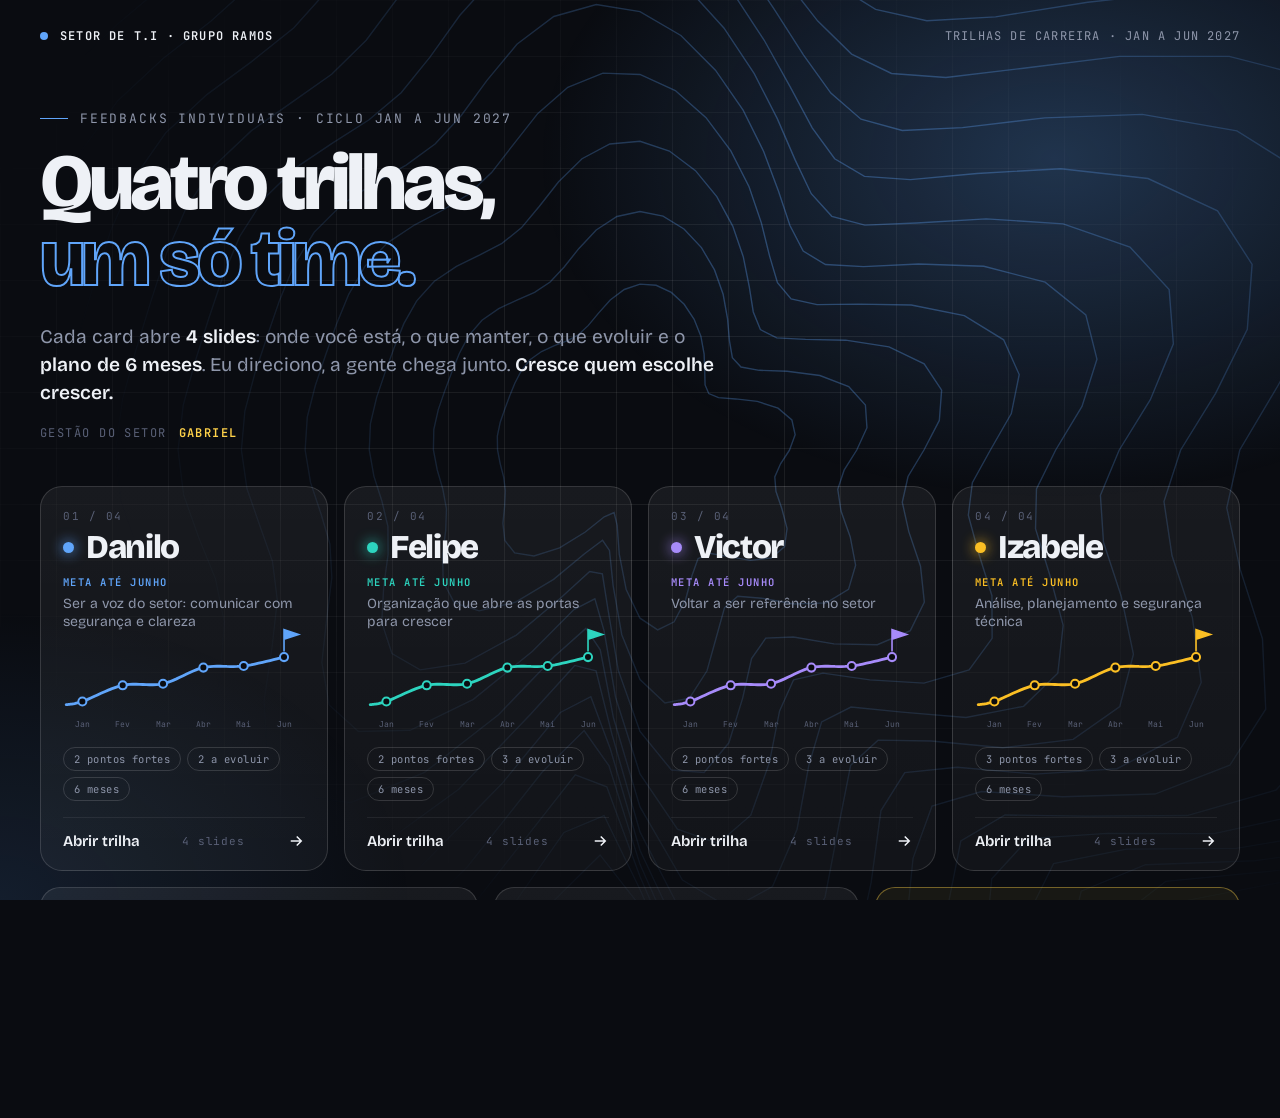
==== deck.html @ 5e42bf42 "feat: trilhas de carreira 2027 com cards e 4 slides por pessoa Índice com 4 cards (Danilo, Felipe, V" ====
<!doctype html>
<html lang="pt-BR">
<head>
<meta charset="utf-8">
<meta name="viewport" content="width=device-width,initial-scale=1">
<meta name="robots" content="noindex,nofollow">
<title>Trilha de Carreira</title>
<link rel="preconnect" href="https://fonts.googleapis.com">
<link rel="preconnect" href="https://fonts.gstatic.com" crossorigin>
<link href="https://fonts.googleapis.com/css2?family=Bricolage+Grotesque:opsz,wght@12..96,400;12..96,600;12..96,800&family=JetBrains+Mono:wght@400;600&display=swap" rel="stylesheet">
<link rel="stylesheet" href="base.css">
<style>
html,body{overflow:hidden}
.where{display:flex;gap:14px;align-items:center}
.where span:first-child{color:var(--text)}
.top .left{display:flex;align-items:center;gap:18px}

/* rodapé: progresso e controles */
.bottom{position:fixed;left:0;right:0;bottom:0;z-index:5;height:76px;display:flex;align-items:center;gap:24px;padding:0 40px}
.progress{flex:1;display:flex;gap:6px}
.progress button{flex:1;height:22px;border:0;background:none;cursor:pointer;position:relative}
.progress button::before,.progress button::after{content:"";position:absolute;left:0;right:0;top:9px;height:4px;border-radius:2px}
.progress button::before{background:var(--line2)}
.progress button::after{background:var(--accent);transform:scaleX(0);transform-origin:left;transition:transform .6s var(--ease)}
.progress button.done::after,.progress button.cur::after{transform:scaleX(1)}
.progress button:hover::before{background:var(--dim)}
.ctrl{display:flex;gap:8px}
.ctrl button{height:38px;min-width:38px;padding:0 12px;border-radius:10px;border:1px solid var(--line2);background:var(--panel);cursor:pointer;display:grid;place-items:center;transition:background .2s,border-color .2s}
.ctrl button:hover{background:var(--panel2);border-color:var(--dim)}
.ctrl svg{width:16px;height:16px}

/* slides */
.deck{position:fixed;inset:0;z-index:1}
.slide{position:absolute;inset:0;padding:92px 64px 88px;display:flex;align-items:center;justify-content:center;
  opacity:0;visibility:hidden;transform:translateX(3%) scale(.985);
  transition:opacity .5s var(--ease),transform .7s var(--ease),visibility 0s .7s}
.slide.past{transform:translateX(-3%) scale(.985)}
.slide.on{opacity:1;visibility:visible;transform:none;transition:opacity calc(.7s * var(--sp)) var(--ease) calc(.1s * var(--sp)),transform calc(.9s * var(--sp)) var(--ease) calc(.1s * var(--sp)),visibility 0s}
.inner{width:min(1360px,100%);position:relative}
.hd h2{font-size:clamp(30px,3.4vw,54px);font-weight:800;letter-spacing:-.04em;line-height:1.02;margin-top:12px;max-width:26ch}
.hd{display:flex;justify-content:space-between;align-items:flex-end;gap:24px;flex-wrap:wrap}
.hd .pill{padding:10px 16px;border-radius:14px;border:1px solid color-mix(in oklab,var(--accent) 55%,transparent);background:color-mix(in oklab,var(--accent) 10%,transparent);max-width:420px}
.hd .pill b{display:block;font-family:var(--mono);font-size:10.5px;font-weight:600;letter-spacing:.14em;text-transform:uppercase;color:var(--accent);margin-bottom:4px}
.hd .pill span{font-size:clamp(14px,1.15vw,18px);font-weight:700;letter-spacing:-.01em;line-height:1.25}

/* 1 · onde você está */
.pf{display:grid;grid-template-columns:6fr 5fr;gap:56px;align-items:center}
.pf h1{font-size:clamp(64px,9vw,150px);font-weight:800;letter-spacing:-.055em;line-height:.86;margin:16px 0 22px}
.resumo{font-size:clamp(15px,1.3vw,20px);color:var(--muted);line-height:1.5;max-width:50ch}
.frase{display:flex;align-items:center;gap:14px;margin-top:20px;font-size:clamp(16px,1.4vw,22px);font-weight:600;letter-spacing:-.01em;max-width:36ch;line-height:1.25}
.frase::before{content:"";flex:none;width:4px;height:44px;border-radius:3px;background:var(--accent)}
.lema{display:inline-flex;align-items:center;gap:10px;margin-top:24px;padding:9px 16px;border-radius:999px;border:1px solid color-mix(in oklab,var(--gold) 45%,transparent);background:color-mix(in oklab,var(--gold) 8%,transparent);font-family:var(--mono);font-size:12px;letter-spacing:.08em;color:var(--gold)}
.hoje{padding:22px 24px;border-radius:22px;border:1px solid var(--line2);background:linear-gradient(180deg,var(--panel2),var(--panel))}
.hoje h3{font-family:var(--mono);font-size:11px;font-weight:600;letter-spacing:.14em;text-transform:uppercase;color:var(--muted);margin-bottom:12px;display:flex;align-items:center;gap:8px}
.hoje h3.m{color:var(--accent)} .hoje h3.e{color:var(--gold)}
.hoje ul{list-style:none;display:grid;gap:8px;margin-bottom:20px}
.hoje li{display:flex;align-items:center;gap:12px;font-size:clamp(15px,1.2vw,19px);font-weight:600;letter-spacing:-.01em}
.hoje li svg{width:18px;height:18px;flex:none;fill:none;stroke-width:2.4;stroke-linecap:round;stroke-linejoin:round}
.hoje .m+ul svg{stroke:var(--accent)} .hoje .e+ul svg{stroke:var(--gold)}
.goal{margin-top:4px;padding:18px 20px;border-radius:16px;border:1px solid color-mix(in oklab,var(--accent) 55%,transparent);background:color-mix(in oklab,var(--accent) 10%,transparent)}
.goal b{display:block;font-family:var(--mono);font-size:10.5px;font-weight:600;letter-spacing:.14em;text-transform:uppercase;color:var(--accent);margin-bottom:6px}
.goal span{display:block;font-size:clamp(18px,1.6vw,26px);font-weight:800;letter-spacing:-.02em;line-height:1.15}
.goal .mo{display:grid;grid-template-columns:repeat(6,1fr);gap:5px;margin-top:14px}
.goal .mo i{display:block;height:5px;border-radius:3px;background:var(--line2);position:relative;overflow:hidden}
.goal .mo i::after{content:"";position:absolute;inset:0;background:var(--accent);transform:scaleX(0);transform-origin:left;transition:transform .3s}
.on .goal .mo i::after{transform:none;transition:transform calc(.5s * var(--sp)) var(--ease) calc((var(--d,0ms) * var(--sp)) + calc(400ms * var(--sp)))}
.goal .mo em{font-style:normal;font-family:var(--mono);font-size:10px;color:var(--dim);display:block;margin-top:14px;text-align:center}

/* 2 e 3 · cartões de exemplos */
.ex{display:grid;gap:16px;margin-top:clamp(18px,3.4vh,34px)}
.xc{padding:20px 22px 22px;border-radius:20px;border:1px solid var(--line2);background:linear-gradient(180deg,var(--panel2),var(--panel));display:flex;flex-direction:column}
.xc .no{font-family:var(--mono);font-size:11px;font-weight:600;letter-spacing:.14em;color:var(--c)}
.xc h4{font-size:clamp(19px,1.65vw,26px);font-weight:800;letter-spacing:-.025em;line-height:1.1;margin-top:8px}
.xc .ds{margin-top:8px;font-size:clamp(13px,1vw,15px);color:var(--muted);line-height:1.4}
.blk{margin-top:14px;padding-top:12px;border-top:1px solid var(--line)}
.blk b{display:flex;align-items:center;gap:8px;font-family:var(--mono);font-size:10.5px;font-weight:600;letter-spacing:.12em;text-transform:uppercase;color:var(--muted);margin-bottom:6px}
.blk b svg{width:14px;height:14px;fill:none;stroke:currentColor;stroke-width:2;stroke-linecap:round;stroke-linejoin:round}
.blk p{font-size:clamp(14px,1.08vw,16.5px);line-height:1.45}
.blk.lu p{font-style:italic;color:var(--text)}
.blk.mu b{color:var(--c)}
.blk.mu p{font-weight:600}
.treino{margin-top:auto;padding-top:14px}
.treino span{display:inline-flex;align-items:center;gap:8px;padding:8px 13px;border-radius:12px;border:1px solid color-mix(in oklab,var(--gold) 50%,transparent);background:color-mix(in oklab,var(--gold) 9%,transparent);font-size:clamp(13px,1vw,15px);font-weight:600;line-height:1.3}
.treino span em{font-style:normal;font-family:var(--mono);font-size:10px;letter-spacing:.12em;text-transform:uppercase;color:var(--gold);flex:none}
.man .xc{--c:var(--accent);border-top:3px solid var(--accent)}
.evo .xc{--c:var(--gold);border-top:3px solid var(--gold)}

/* 4 · plano de 6 meses */
.trail{position:relative;height:190px;margin-top:clamp(14px,2.6vh,28px)}
.trail svg{position:absolute;inset:0;width:100%;height:100%;overflow:visible}
.tp-base{fill:none;stroke:var(--line2);stroke-width:3;stroke-dasharray:2 10;stroke-linecap:round}
.tp-pg{fill:none;stroke:var(--accent);stroke-width:5;stroke-linecap:round;stroke-dasharray:1;stroke-dashoffset:1;transition:stroke-dashoffset .3s;filter:drop-shadow(0 0 8px color-mix(in oklab,var(--accent) 70%,transparent))}
.on .tp-pg{stroke-dashoffset:0;transition:stroke-dashoffset calc(var(--T) * var(--sp)) linear calc(450ms * var(--sp))}
.stem{stroke:var(--line2);stroke-width:2;stroke-dasharray:3 6}
.node{transform-box:fill-box;transform-origin:center;opacity:.25;transform:scale(.6);transition:opacity .3s,transform .3s}
.on .node{opacity:1;transform:none;transition:opacity calc(.5s * var(--sp)) var(--ease) calc((var(--d,0ms) * var(--sp)) + calc(450ms * var(--sp))),transform calc(.8s * var(--sp)) cubic-bezier(.3,1.6,.5,1) calc((var(--d,0ms) * var(--sp)) + calc(450ms * var(--sp)))}
.node .o{fill:var(--bg);stroke:var(--accent);stroke-width:3}
.node text{font-family:var(--mono);font-size:11px;font-weight:600;fill:var(--text);text-anchor:middle;dominant-baseline:central}
.node.sum .o{fill:var(--accent);stroke:var(--bg)}
.node.sum text{fill:#0a0c11}
.node.sum .halo{fill:none;stroke:var(--accent);stroke-width:2;transform-box:fill-box;transform-origin:center;animation:halo 2.4s ease-out infinite}
@keyframes halo{0%{transform:scale(.8);opacity:.9}100%{transform:scale(1.9);opacity:0}}
.flag{position:absolute;left:0;top:0;width:0;height:0;offset-rotate:0deg;offset-distance:0%;transition:offset-distance .3s;z-index:3}
.on .flag{offset-distance:100%;transition:offset-distance calc(var(--T) * var(--sp)) linear calc(450ms * var(--sp))}
.flag svg{position:absolute;left:-6px;top:-60px;width:46px;height:62px;overflow:visible}
.flag .pn{transform-box:fill-box;transform-origin:left center;animation:wave 1.1s ease-in-out infinite alternate}
@keyframes wave{from{transform:skewY(-7deg) scaleX(1)}to{transform:skewY(7deg) scaleX(.86)}}
.steps{display:grid;grid-template-columns:repeat(6,1fr)}
.stepc{margin:0 6px;padding:14px 14px 16px;border-radius:16px;border:1px solid var(--line2);background:linear-gradient(180deg,var(--panel2),var(--panel));display:flex;flex-direction:column}
.stepc .sn{font-family:var(--mono);font-size:11px;font-weight:600;letter-spacing:.14em;text-transform:uppercase;color:var(--accent)}
.stepc h4{font-size:clamp(15px,1.25vw,19px);font-weight:800;letter-spacing:-.02em;margin-top:5px;line-height:1.12}
.stepc p{margin-top:7px;font-size:clamp(12px,.92vw,14px);color:var(--muted);line-height:1.38}
.stepc .sg{margin-top:auto;padding-top:10px}
.stepc .sg span{display:block;padding:6px 9px;border-radius:10px;border:1px solid color-mix(in oklab,var(--accent) 45%,transparent);font-size:clamp(11px,.85vw,12.5px);line-height:1.3;color:var(--text)}
.stepc .sg em{display:block;font-style:normal;font-family:var(--mono);font-size:9.5px;letter-spacing:.12em;text-transform:uppercase;color:var(--accent);margin-bottom:2px}
.stepc.last{border-color:color-mix(in oklab,var(--accent) 60%,transparent);background:color-mix(in oklab,var(--accent) 10%,transparent)}
.pact{display:grid;grid-template-columns:1fr 1fr;gap:12px;margin-top:14px}
.pact div{display:flex;gap:14px;align-items:baseline;padding:12px 16px;border-radius:14px;border:1px solid var(--line2);background:var(--panel)}
.pact b{flex:none;font-family:var(--mono);font-size:10.5px;font-weight:600;letter-spacing:.12em;text-transform:uppercase;color:var(--accent)}
.pact div.g b{color:var(--gold)}
.pact span{font-size:clamp(12.5px,.98vw,15px);line-height:1.4;color:var(--muted)}

@media (max-height:820px) and (min-width:901px){
  .slide{padding-top:84px;padding-bottom:80px}
  .trail{height:160px}
  .stepc p{font-size:12px}
}
@media (max-width:900px){
  .bottom{padding:0 16px}
  .where span:first-child{display:none}
  .top .brand{display:none}
  .slide{padding:84px 16px 88px;align-items:flex-start;overflow-y:auto}
  .pf{grid-template-columns:1fr;gap:24px}
  .ex{grid-template-columns:1fr!important}
  .trail{display:none}
  .steps{grid-template-columns:1fr;gap:10px;margin-top:18px}
  .stepc{margin:0}
  .pact{grid-template-columns:1fr}
  .ctrl .opt{display:none}
}
</style>
</head>
<body>
<div class="bg"><div class="glow"></div><div class="grid"></div><svg class="topo" id="topo" viewBox="-500 -500 1000 1000" aria-hidden="true"></svg><div class="scan"></div></div>

<header class="top">
  <div class="left">
    <a class="back" href="index.html" title="Voltar aos cards (Esc)"><svg viewBox="0 0 24 24" fill="none" stroke="currentColor" stroke-width="2"><path d="M15 18l-6-6 6-6"/></svg>Cards</a>
    <div class="brand"><span class="pulse-dot"></span><b id="brandTxt"></b></div>
  </div>
  <div class="where"><span id="whereTxt"></span><span id="countTxt"></span></div>
</header>

<main class="deck" id="deck"></main>

<footer class="bottom">
  <nav class="progress" id="progress" aria-label="Slides"></nav>
  <div class="ctrl">
    <button id="prev" aria-label="Anterior"><svg viewBox="0 0 24 24" fill="none" stroke="currentColor" stroke-width="2"><path d="M15 18l-6-6 6-6"/></svg></button>
    <button id="next" aria-label="Próximo"><svg viewBox="0 0 24 24" fill="none" stroke="currentColor" stroke-width="2"><path d="M9 18l6-6-6-6"/></svg></button>
    <button id="full" class="opt" title="Tela cheia (F)"><svg viewBox="0 0 24 24" fill="none" stroke="currentColor" stroke-width="2"><path d="M4 9V4h5M20 9V4h-5M4 15v5h5M20 15v5h-5"/></svg></button>
  </div>
</footer>

<script src="base.js"></script>
<script src="dados.js"></script>
<script>
(() => {
  const D = window.FEEDBACKS, { esc, pad } = window.MD;
  const id = new URLSearchParams(location.search).get("p");
  const p = D.pessoas.find(x => x.id === id);
  if (!p) { location.replace("index.html"); return; }
  const idx = D.pessoas.indexOf(p) + 1;
  document.documentElement.style.setProperty("--accent", p.cor);
  MD.topo(document.getElementById("topo"));

  const IC = {
    ok: '<svg viewBox="0 0 24 24"><path d="M5 12.5l4.5 4.5L19 7.5"/></svg>',
    up: '<svg viewBox="0 0 24 24"><path d="M12 19V5M5 12l7-7 7 7"/></svg>',
    lu: '<svg viewBox="0 0 24 24"><path d="M9 18h6M10 21h4M12 3a6 6 0 0 0-3.6 10.8c.6.5 1 1.2 1 2V16h5.2v-.2c0-.8.4-1.5 1-2A6 6 0 0 0 12 3z"/></svg>',
    dia: '<svg viewBox="0 0 24 24"><rect x="3" y="5" width="18" height="16" rx="2"/><path d="M3 10h18M8 3v4M16 3v4"/></svg>',
    mu: '<svg viewBox="0 0 24 24"><path d="M4 17l6-6 4 4 6-6M14 9h6v6"/></svg>',
    pr: '<svg viewBox="0 0 24 24"><circle cx="12" cy="12" r="8"/><path d="M12 8v4l3 2"/></svg>'
  };
  const kick = t => `<div class="kicker a" style="--d:0ms"><i></i>${t}</div>`;
  const sl = (label, html) => ({ label, html: `<div class="inner">${html}</div>` });

  /* ---------- 1 · onde você está ---------- */
  function s1() {
    const li = (arr, ic, d0) => arr.map((c, i) => `<li class="a" style="--d:${d0 + i * 90}ms">${ic}${esc(c.t)}</li>`).join("");
    return sl("Onde você está", `
      <div class="pf">
        <div>
          ${kick(`Feedback individual · ${pad(idx)} de ${pad(D.pessoas.length)} · ciclo ${esc(D.ciclo)}`)}
          <h1><span class="line"><span style="--d:120ms">${esc(p.nome)}<span class="acc">.</span></span></span></h1>
          <p class="resumo a" style="--d:300ms">${esc(p.resumo)}</p>
          ${p.frase ? `<div class="frase a" style="--d:440ms">${esc(p.frase)}</div>` : ""}
          <div class="lema a" style="--d:560ms">${esc(D.lema)} Eu direciono, a gente chega junto.</div>
        </div>
        <div class="hoje a" style="--d:300ms">
          <h3 class="m">${IC.ok.replace("<svg", '<svg width="14" height="14" fill="none" stroke="currentColor" stroke-width="2.4"')}Manter</h3>
          <ul>${li(p.manter, IC.ok, 420)}</ul>
          <h3 class="e">Evoluir</h3>
          <ul>${li(p.evoluir, IC.up, 620)}</ul>
          <div class="goal a" style="--d:820ms"><b>Meta até junho de 2027</b><span>${esc(p.meta)}</span>
            <div class="mo">${D.meses.map((m, i) => `<div><i style="--d:${900 + i * 140}ms"></i><em>${m}</em></div>`).join("")}</div>
          </div>
        </div>
      </div>`);
  }

  /* ---------- 2 · o que manter e multiplicar ---------- */
  function s2() {
    const n = p.manter.length;
    const cards = p.manter.map((c, i) => `
      <div class="xc a" style="--d:${300 + i * 140}ms">
        <span class="no">Ponto forte ${pad(i + 1)}</span>
        <h4>${esc(c.t)}</h4>
        <p class="ds">${esc(c.d)}</p>
        <div class="blk lu"><b>${IC.lu}Na prática</b><p>${esc(c.ex)}</p></div>
        <div class="blk mu"><b>${IC.mu}Como multiplicar</b><p>${esc(c.mult)}</p></div>
      </div>`).join("");
    return sl("O que manter", `
      <div class="hd">
        <div>${kick("Pontos fortes · continuar e multiplicar")}
          <h2 class="a" style="--d:120ms">O que já funciona, e como levar mais longe</h2></div>
      </div>
      <div class="ex man" style="grid-template-columns:repeat(${n},minmax(0,1fr))">${cards}</div>`);
  }

  /* ---------- 3 · o que evoluir ---------- */
  function s3() {
    const n = p.evoluir.length;
    const cards = p.evoluir.map((c, i) => `
      <div class="xc a" style="--d:${300 + i * 140}ms">
        <span class="no">A evoluir ${pad(i + 1)}</span>
        <h4>${esc(c.t)}</h4>
        <p class="ds">${esc(c.d)}</p>
        <div class="blk lu"><b>${IC.lu}Pense assim</b><p>${esc(c.ludico)}</p></div>
        <div class="blk"><b>${IC.dia}No dia a dia</b><p>${esc(c.dia)}</p></div>
        <div class="treino"><span><em>Treino</em>${esc(c.treino)}</span></div>
      </div>`).join("");
    return sl("O que evoluir", `
      <div class="hd">
        <div>${kick("Pontos a aperfeiçoar · com exemplos do dia a dia")}
          <h2 class="a" style="--d:120ms">Onde treinar, e como fica na prática</h2></div>
      </div>
      <div class="ex evo" style="grid-template-columns:repeat(${n},minmax(0,1fr))">${cards}</div>`);
  }

  /* ---------- 4 · plano de 6 meses ---------- */
  function s4() {
    const cards = p.plano.map((s, i) => `
      <div class="stepc a ${i === p.plano.length - 1 ? "last" : ""}"><div class="sn">${esc(s.m)} · 2027</div><h4>${esc(s.t)}</h4><p>${esc(s.a)}</p>
        <div class="sg"><span><em>Sinal de avanço</em>${esc(s.s)}</span></div></div>`).join("");
    return sl("Plano Jan a Jun", `
      <div class="hd">
        <div>${kick("Plano de ação · 6 meses")}
          <h2 class="a" style="--d:120ms">Jan a Jun 2027, um passo por mês</h2></div>
        <div class="pill a" style="--d:240ms"><b>Meta até junho</b><span>${esc(p.meta)}</span></div>
      </div>
      <div class="trail">
        <svg aria-hidden="true"></svg>
        <div class="flag"><svg viewBox="0 0 46 62"><path d="M6 60V4" stroke="#eef1f6" stroke-width="3" stroke-linecap="round"/><path class="pn" d="M8 5L40 14L8 25Z" fill="var(--accent)"/></svg></div>
      </div>
      <div class="steps">${cards}</div>
      <div class="pact a" style="--d:${3600 + 400}ms">
        <div><b>${esc(p.nome)}</b><span>${esc(D.compromisso.voce)}</span></div>
        <div class="g"><b>${esc(D.gestor)} · gestor</b><span>${esc(D.compromisso.gestor)}</span></div>
      </div>`);
  }

  const slides = [s1(), s2(), s3(), s4()];

  /* ---------- trilha: caminho, meses e bandeira ---------- */
  function drawTrail() {
    const el = document.querySelector(".trail"); if (!el) return;
    const W = el.clientWidth; if (!W) return;
    const m = p.plano.length, H = el.clientHeight || 190, cw = W / m, T = 3600;
    const P = [[0, H - 12]];
    for (let i = 0; i < m; i++) {
      const base = H - 62 - (H - 62 - 54) * (i / (m - 1)), wv = i === m - 1 ? 0 : (i % 2 ? -20 : 14);
      P.push([(i + .5) * cw, base + wv]);
    }
    const c = MD.curve(P, 16);
    let svg = `<path class="tp-base" d="${c.d}"/><path class="tp-pg" pathLength="1" d="${c.d}"/>`;
    const cards = document.querySelectorAll(".steps .stepc");
    for (let j = 1; j <= m; j++) {
      const [x, y] = P[j], fr = c.L[Math.min(j * c.K, c.L.length - 1)] / c.total, dl = Math.round(fr * T);
      const X = x.toFixed(1), Y = y.toFixed(1), last = j === m;
      svg += `<line class="stem" x1="${X}" y1="${(y + 22).toFixed(1)}" x2="${X}" y2="${H}"/>`;
      svg += `<g class="node ${last ? "sum" : ""}" style="--d:${dl}ms">${last ? `<circle class="halo" cx="${X}" cy="${Y}" r="21"/>` : ""}<circle class="o" cx="${X}" cy="${Y}" r="21"/><text x="${X}" y="${(y + .5).toFixed(1)}">${esc(p.plano[j - 1].m)}</text></g>`;
      if (cards[j - 1]) cards[j - 1].style.setProperty("--d", (dl + 250) + "ms");
    }
    el.querySelector("svg").innerHTML = svg;
    el.querySelector(".flag").style.setProperty("offset-path", `path('${c.d}')`);
  }

  /* ---------- render e navegação ---------- */
  const deck = document.getElementById("deck"), prog = document.getElementById("progress");
  const scan = document.querySelector(".bg .scan");
  document.getElementById("brandTxt").textContent = `Trilha de carreira · ${p.nome}`;
  document.title = `Trilha de Carreira · ${p.nome}`;
  deck.innerHTML = slides.map((s, i) => `<section class="slide" data-i="${i}" aria-label="${esc(s.label)}">${s.html}</section>`).join("");
  prog.innerHTML = slides.map((s, i) => `<button title="${esc(s.label)}" aria-label="Ir para ${esc(s.label)}" data-goto="${i}"></button>`).join("");
  const els = [...deck.children], bars = [...prog.children];
  drawTrail();
  let rz; window.addEventListener("resize", () => { clearTimeout(rz); rz = setTimeout(drawTrail, 120); });

  let cur = -1;
  function go(n) {
    n = Math.max(0, Math.min(slides.length - 1, n));
    if (n === cur) return;
    cur = n;
    els.forEach((el, i) => { el.classList.toggle("on", i === n); el.classList.toggle("past", i < n); });
    bars.forEach((b, i) => { b.classList.toggle("done", i < n); b.classList.toggle("cur", i === n); });
    document.getElementById("whereTxt").textContent = slides[n].label;
    document.getElementById("countTxt").textContent = `${pad(n + 1)} / ${pad(slides.length)}`;
    scan.classList.remove("go"); void scan.offsetWidth; scan.classList.add("go");
    history.replaceState(null, "", location.search + "#" + (n + 1));
  }
  const next = () => go(cur + 1), prev = () => go(cur - 1);
  const full = () => { if (!document.fullscreenElement) document.documentElement.requestFullscreen?.(); else document.exitFullscreen?.(); };

  document.getElementById("next").onclick = next;
  document.getElementById("prev").onclick = prev;
  document.getElementById("full").onclick = full;
  document.addEventListener("click", e => { const t = e.target.closest("[data-goto]"); if (t) go(+t.dataset.goto); });
  document.addEventListener("keydown", e => {
    if (e.metaKey || e.ctrlKey || e.altKey) return;
    const k = e.key;
    if (["ArrowRight", "PageDown", " ", "Enter"].includes(k)) { e.preventDefault(); next(); }
    else if (["ArrowLeft", "PageUp", "Backspace"].includes(k)) { e.preventDefault(); prev(); }
    else if (k === "Home") go(0);
    else if (k === "End") go(slides.length - 1);
    else if (k === "Escape" && !document.fullscreenElement) location.href = "index.html";
    else if (k.toLowerCase() === "f") full();
    else if (/^[1-4]$/.test(k)) go(+k - 1);
  });
  let tx = null;
  deck.addEventListener("touchstart", e => { tx = e.touches[0].clientX; }, { passive: true });
  deck.addEventListener("touchend", e => { if (tx == null) return; const dx = e.changedTouches[0].clientX - tx; if (Math.abs(dx) > 50) dx < 0 ? next() : prev(); tx = null; });
  const fromHash = () => { const n = parseInt(location.hash.slice(1), 10); return Number.isFinite(n) ? n - 1 : 0; };
  window.addEventListener("hashchange", () => go(fromHash()));
  setTimeout(() => go(fromHash()), 60);
})();
</script>
</body>
</html>
---- base.css ----
/* Base visual compartilhada: índice de cards e deck individual */
@property --accent { syntax: '<color>'; inherits: true; initial-value: #60a5fa; }
:root{--sp:1.6; --T:3600ms;
  --bg:#0a0c11; --bg2:#11141c;
  --panel:rgba(255,255,255,.035); --panel2:rgba(255,255,255,.06);
  --line:rgba(255,255,255,.07); --line2:rgba(255,255,255,.14);
  --text:#eef1f6; --muted:#8e96aa; --dim:#596076;
  --accent:#60a5fa; --gold:#ffd24a;
  --display:"Bricolage Grotesque", ui-sans-serif, system-ui, sans-serif;
  --mono:"JetBrains Mono", ui-monospace, Menlo, monospace;
  --ease:cubic-bezier(.2,.8,.2,1);
  transition:--accent 1s ease;
}
*{box-sizing:border-box;margin:0;padding:0}
html,body{height:100%;background:var(--bg);color:var(--text);font-family:var(--display);-webkit-font-smoothing:antialiased}
button{font:inherit;color:inherit}
a{color:inherit}

/* fundo: brilho, grade e curvas de nível */
.bg{position:fixed;inset:0;pointer-events:none;z-index:0;overflow:hidden}
.bg .glow{position:absolute;inset:-40%;
  background:
    radial-gradient(32% 30% at 68% 32%, color-mix(in oklab, var(--accent) 26%, transparent), transparent 70%),
    radial-gradient(26% 26% at 22% 78%, color-mix(in oklab, var(--accent) 12%, transparent), transparent 70%);
  animation:drift 26s ease-in-out infinite alternate}
.bg .grid{position:absolute;inset:0;
  background-image:linear-gradient(var(--line) 1px,transparent 1px),linear-gradient(90deg,var(--line) 1px,transparent 1px);
  background-size:56px 56px;
  -webkit-mask:radial-gradient(75% 70% at 50% 45%,#000 25%,transparent 80%);
          mask:radial-gradient(75% 70% at 50% 45%,#000 25%,transparent 80%);
  animation:pan 30s linear infinite}
.bg .topo{position:absolute;left:50%;top:50%;width:150vmax;height:150vmax;margin:-75vmax 0 0 -75vmax;animation:spin 180s linear infinite;
  -webkit-mask:radial-gradient(60% 60% at 62% 38%,#000 10%,transparent 70%);mask:radial-gradient(60% 60% at 62% 38%,#000 10%,transparent 70%)}
.bg .topo path{fill:none;stroke:color-mix(in oklab,var(--accent) 34%,transparent);stroke-width:1.4;vector-effect:non-scaling-stroke}
.bg .scan{position:absolute;left:0;right:0;height:30vh;top:-30vh;
  background:linear-gradient(transparent, color-mix(in oklab, var(--accent) 7%, transparent), transparent)}
.bg .scan.go{animation:scan 1.4s var(--ease)}
@keyframes drift{to{transform:translate(-7%,5%) rotate(7deg)}}
@keyframes pan{to{background-position:56px 56px}}
@keyframes scan{to{top:110vh}}
@keyframes spin{to{transform:rotate(360deg)}}

/* moldura superior */
.top{position:fixed;top:0;left:0;right:0;z-index:5;height:72px;display:flex;align-items:center;justify-content:space-between;gap:16px;padding:0 40px;
  font-family:var(--mono);font-size:12px;letter-spacing:.1em;text-transform:uppercase;color:var(--muted)}
.brand{display:flex;align-items:center;gap:12px}
.brand b{color:var(--text);font-weight:600}
.pulse-dot{width:8px;height:8px;border-radius:50%;background:var(--accent);animation:ping 2.2s infinite;flex:none}
@keyframes ping{0%{box-shadow:0 0 0 0 color-mix(in oklab,var(--accent) 70%,transparent)}100%{box-shadow:0 0 0 12px transparent}}
.back{display:inline-flex;align-items:center;gap:8px;padding:7px 12px 7px 9px;border-radius:10px;border:1px solid var(--line2);background:var(--panel);text-decoration:none;color:var(--text);transition:background .2s,border-color .2s}
.back:hover{background:var(--panel2);border-color:var(--accent)}
.back svg{width:14px;height:14px}

/* tipografia de apoio */
.kicker{font-family:var(--mono);font-size:13px;letter-spacing:.14em;text-transform:uppercase;color:var(--muted);display:flex;align-items:center;gap:12px}
.kicker i{width:28px;height:1px;background:var(--accent);flex:none}
.outline{color:transparent;-webkit-text-stroke:2px var(--accent)}
.acc{color:var(--accent)}
.chip{padding:8px 15px;border-radius:999px;border:1px solid var(--line2);background:var(--panel);font-size:clamp(13px,1vw,15px);display:inline-flex;align-items:center;gap:9px}
.chip i{width:7px;height:7px;border-radius:50%;background:var(--c,var(--accent));box-shadow:0 0 10px var(--c,var(--accent))}

/* entrada em cascata: tudo que está dentro de .on entra */
.a{opacity:0;transform:translateY(26px);filter:blur(8px);transition:opacity .4s,transform .4s,filter .4s}
.on .a{opacity:1;transform:none;filter:none;transition:opacity calc(.8s * var(--sp)) var(--ease),transform calc(1s * var(--sp)) var(--ease),filter calc(.8s * var(--sp)) var(--ease);transition-delay:calc((var(--d,0ms) * var(--sp)) + calc(250ms * var(--sp)))}
.line{display:block;overflow:hidden;padding-bottom:.06em}
.line>span{display:block;transform:translateY(110%);transition:transform .4s}
.on .line>span{transform:none;transition:transform calc(1.1s * var(--sp)) var(--ease) calc((var(--d,0ms) * var(--sp)) + calc(250ms * var(--sp)))}

@media (max-width:900px){ .top{padding:0 16px} }
@media (prefers-reduced-motion:reduce){
  *,*::before,*::after{animation-duration:.01ms!important;animation-iteration-count:1!important}
  .a{filter:none!important;transform:none!important}
}
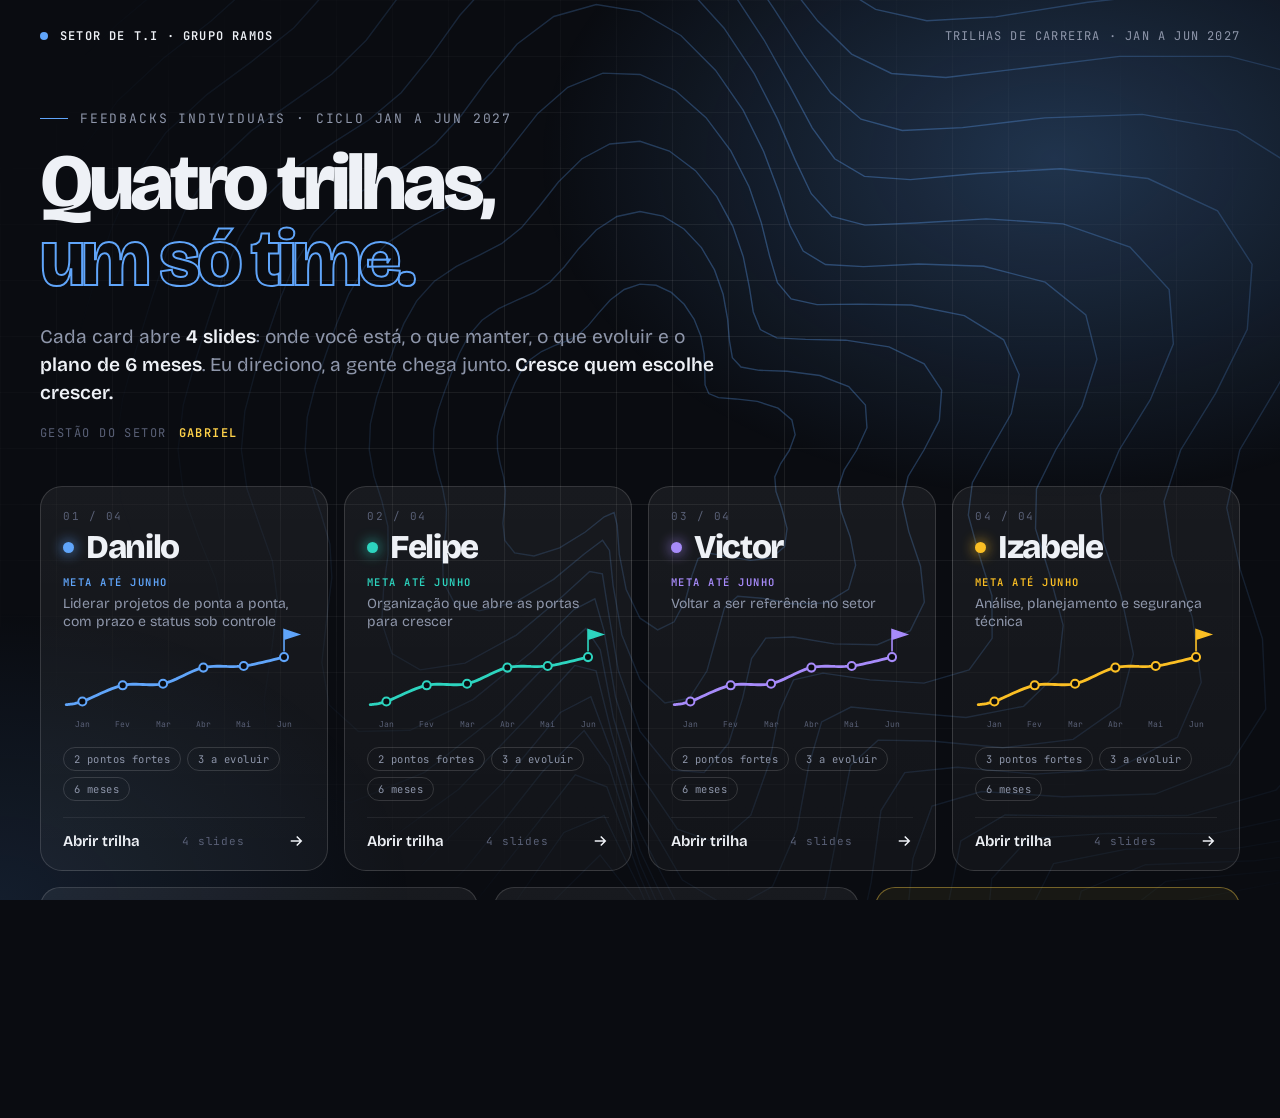
==== commit 62254ab2: "feat(danilo): trilha de lideranca de projetos ponta a ponta Meta, pontos a evoluir e plano Jan-Jun 2" ====
--- a/deck.html
+++ b/deck.html
@@ -54,6 +54,7 @@
 .hoje h3{font-family:var(--mono);font-size:11px;font-weight:600;letter-spacing:.14em;text-transform:uppercase;color:var(--muted);margin-bottom:12px;display:flex;align-items:center;gap:8px}
 .hoje h3.m{color:var(--accent)} .hoje h3.e{color:var(--gold)}
 .hoje ul{list-style:none;display:grid;gap:8px;margin-bottom:20px}
+.hoje ul:last-child{margin-bottom:0}
 .hoje li{display:flex;align-items:center;gap:12px;font-size:clamp(15px,1.2vw,19px);font-weight:600;letter-spacing:-.01em}
 .hoje li svg{width:18px;height:18px;flex:none;fill:none;stroke-width:2.4;stroke-linecap:round;stroke-linejoin:round}
 .hoje .m+ul svg{stroke:var(--accent)} .hoje .e+ul svg{stroke:var(--gold)}
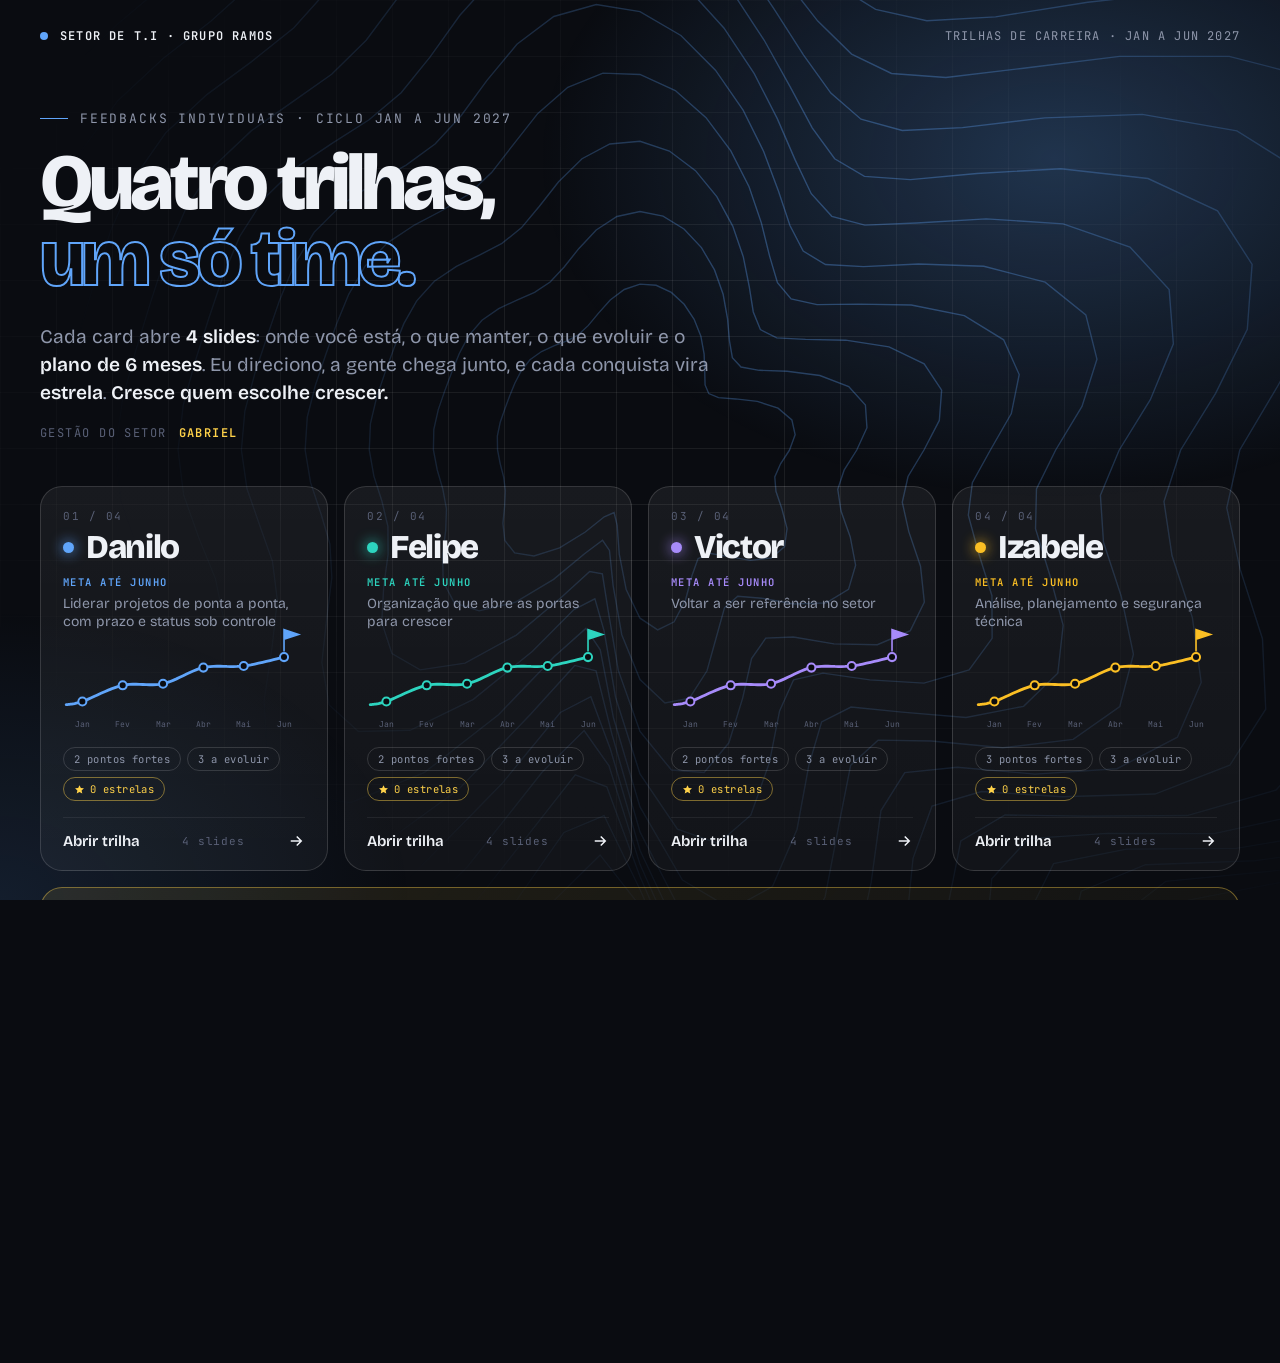
==== commit 8868580e: "feat: estrela de carreira e check-in diario para todos - Indice ganha secao explicando a estrela: se" ====
--- a/deck.html
+++ b/deck.html
@@ -8,7 +8,7 @@
 <link rel="preconnect" href="https://fonts.googleapis.com">
 <link rel="preconnect" href="https://fonts.gstatic.com" crossorigin>
 <link href="https://fonts.googleapis.com/css2?family=Bricolage+Grotesque:opsz,wght@12..96,400;12..96,600;12..96,800&family=JetBrains+Mono:wght@400;600&display=swap" rel="stylesheet">
-<link rel="stylesheet" href="base.css">
+<link rel="stylesheet" href="base.css?v=2">
 <style>
 html,body{overflow:hidden}
 .where{display:flex;gap:14px;align-items:center}
@@ -66,6 +66,23 @@
 .goal .mo i::after{content:"";position:absolute;inset:0;background:var(--accent);transform:scaleX(0);transform-origin:left;transition:transform .3s}
 .on .goal .mo i::after{transform:none;transition:transform calc(.5s * var(--sp)) var(--ease) calc((var(--d,0ms) * var(--sp)) + calc(400ms * var(--sp)))}
 .goal .mo em{font-style:normal;font-family:var(--mono);font-size:10px;color:var(--dim);display:block;margin-top:14px;text-align:center}
+.rt{display:grid;gap:12px}
+.stars{padding:14px 18px 15px;border-radius:16px;border:1px solid color-mix(in oklab,var(--gold) 45%,transparent);background:color-mix(in oklab,var(--gold) 7%,transparent)}
+.stars svg{fill:var(--gold)}
+.stars .sh{display:flex;align-items:center;justify-content:space-between;gap:12px}
+.stars .sh b{display:flex;align-items:center;gap:8px;font-family:var(--mono);font-size:10.5px;font-weight:600;letter-spacing:.14em;text-transform:uppercase;color:var(--gold)}
+.stars .sh b svg{width:14px;height:14px}
+.stars .sh strong{display:flex;align-items:baseline;gap:6px;font-size:26px;font-weight:800;letter-spacing:-.03em;color:var(--gold);line-height:1}
+.stars .sh small{font-family:var(--mono);font-size:10px;font-weight:600;letter-spacing:.1em;text-transform:uppercase;color:var(--muted)}
+.stars .row{display:flex;flex-wrap:wrap;align-items:center;gap:3px;margin-top:8px;min-height:18px}
+.stars .sx{display:block;width:16px;height:16px;transform:scale(0);transition:transform .2s}
+.stars .sx svg{width:100%;height:100%;display:block;filter:drop-shadow(0 0 4px color-mix(in oklab,var(--gold) 60%,transparent))}
+.on .stars .sx{transform:none;transition:transform calc(.5s * var(--sp)) cubic-bezier(.3,1.6,.5,1) calc((var(--d,0ms) * var(--sp)) + calc(250ms * var(--sp)))}
+.stars .mais{font-family:var(--mono);font-size:11px;color:var(--gold);margin-left:4px}
+.stars .vazio{font-size:13.5px;color:var(--muted)}
+.stars .ways{display:flex;flex-wrap:wrap;gap:6px;margin-top:10px}
+.stars .ways span{display:inline-flex;align-items:center;gap:6px;padding:4px 9px;border-radius:999px;border:1px solid var(--line2);font-family:var(--mono);font-size:10.5px;letter-spacing:.02em;color:var(--muted)}
+.stars .ways i{font-style:normal;font-weight:600;color:var(--gold)}
 
 /* 2 e 3 · cartões de exemplos */
 .ex{display:grid;gap:16px;margin-top:clamp(18px,3.4vh,34px)}
@@ -163,8 +180,8 @@
   </div>
 </footer>
 
-<script src="base.js"></script>
-<script src="dados.js"></script>
+<script src="base.js?v=2"></script>
+<script src="dados.js?v=2"></script>
 <script>
 (() => {
   const D = window.FEEDBACKS, { esc, pad } = window.MD;
@@ -198,6 +215,7 @@
           ${p.frase ? `<div class="frase a" style="--d:440ms">${esc(p.frase)}</div>` : ""}
           <div class="lema a" style="--d:560ms">${esc(D.lema)} Eu direciono, a gente chega junto.</div>
         </div>
+        <div class="rt">
         <div class="hoje a" style="--d:300ms">
           <h3 class="m">${IC.ok.replace("<svg", '<svg width="14" height="14" fill="none" stroke="currentColor" stroke-width="2.4"')}Manter</h3>
           <ul>${li(p.manter, IC.ok, 420)}</ul>
@@ -207,7 +225,22 @@
             <div class="mo">${D.meses.map((m, i) => `<div><i style="--d:${900 + i * 140}ms"></i><em>${m}</em></div>`).join("")}</div>
           </div>
         </div>
+        ${painelEstrelas()}
+        </div>
       </div>`);
+  }
+
+  /* estrela de carreira: total, estrelas acumuladas e contagem por tipo */
+  function painelEstrelas() {
+    const E = D.estrelas, st = MD.estrelas(p, E), MAX = 48;
+    const row = st.total
+      ? st.lista.slice(0, MAX).map((e, i) => `<span class="sx" style="--d:${1300 + i * 60}ms" title="${esc((E.fontes.find(f => f.id === e.tipo) || {}).t)} · ${esc(e.m || "")}">${MD.STAR}</span>`).join("") + (st.total > MAX ? `<span class="mais">+${st.total - MAX}</span>` : "")
+      : `<span class="vazio">${esc(E.vazio)}</span>`;
+    return `<div class="stars a" style="--d:1150ms">
+      <div class="sh"><b>${MD.STAR}${esc(E.titulo)}</b><strong>${st.total}<small>estrela${st.total === 1 ? "" : "s"}</small></strong></div>
+      <div class="row">${row}</div>
+      <div class="ways">${E.fontes.map(f => `<span>${esc(f.t)}<i>${st.por[f.id] || 0}</i></span>`).join("")}</div>
+    </div>`;
   }
 
   /* ---------- 2 · o que manter e multiplicar ---------- */
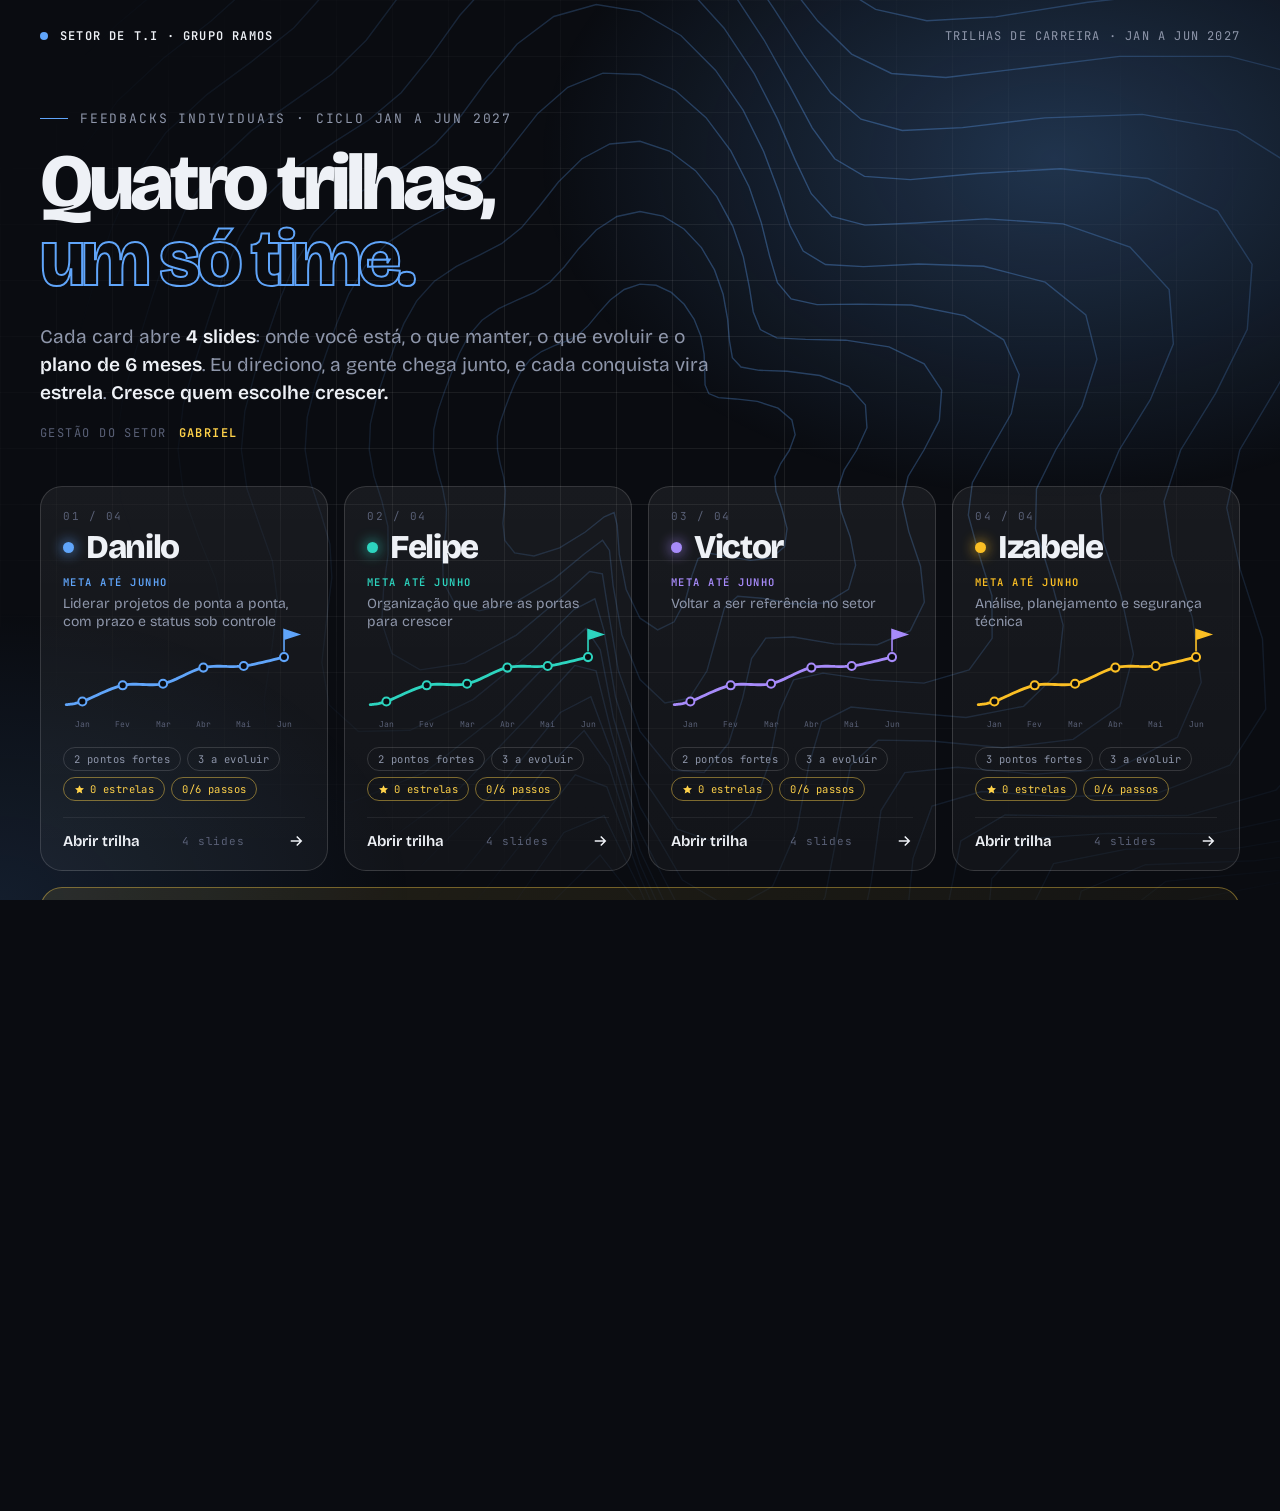
==== commit 18bf7e2c: "feat: estrela semanal fecha no mes e 4 estrelas avancam 1 passo do PDI - estrela "semana" por semana" ====
--- a/deck.html
+++ b/deck.html
@@ -8,7 +8,7 @@
 <link rel="preconnect" href="https://fonts.googleapis.com">
 <link rel="preconnect" href="https://fonts.gstatic.com" crossorigin>
 <link href="https://fonts.googleapis.com/css2?family=Bricolage+Grotesque:opsz,wght@12..96,400;12..96,600;12..96,800&family=JetBrains+Mono:wght@400;600&display=swap" rel="stylesheet">
-<link rel="stylesheet" href="base.css?v=2">
+<link rel="stylesheet" href="base.css?v=3">
 <style>
 html,body{overflow:hidden}
 .where{display:flex;gap:14px;align-items:center}
@@ -74,15 +74,20 @@
 .stars .sh b svg{width:14px;height:14px}
 .stars .sh strong{display:flex;align-items:baseline;gap:6px;font-size:26px;font-weight:800;letter-spacing:-.03em;color:var(--gold);line-height:1}
 .stars .sh small{font-family:var(--mono);font-size:10px;font-weight:600;letter-spacing:.1em;text-transform:uppercase;color:var(--muted)}
-.stars .row{display:flex;flex-wrap:wrap;align-items:center;gap:3px;margin-top:8px;min-height:18px}
-.stars .sx{display:block;width:16px;height:16px;transform:scale(0);transition:transform .2s}
-.stars .sx svg{width:100%;height:100%;display:block;filter:drop-shadow(0 0 4px color-mix(in oklab,var(--gold) 60%,transparent))}
+.stars .mg{display:grid;grid-template-columns:repeat(6,minmax(0,1fr));gap:6px;margin-top:10px}
+.stars .mm{padding:7px 3px 8px;border-radius:10px;border:1px solid var(--line2);text-align:center;transition:border-color .3s,background .3s}
+.stars .mm em{display:block;font-style:normal;font-family:var(--mono);font-size:10px;font-weight:600;letter-spacing:.08em;color:var(--muted);margin-bottom:5px}
+.stars .mm div{display:flex;justify-content:center;gap:2px}
+.stars .mm.ok{border-color:color-mix(in oklab,var(--gold) 70%,transparent);background:color-mix(in oklab,var(--gold) 14%,transparent)}
+.stars .mm.ok em{color:var(--gold)}
+.stars .sx,.stars .sv{display:block;width:12px;height:12px;flex:none}
+.stars .sx svg,.stars .sv svg{width:100%;height:100%;display:block}
+.stars .sv svg{fill:none;stroke:var(--dim);stroke-width:1.8}
+.stars .sx{transform:scale(0);transition:transform .2s}
+.stars .sx svg{filter:drop-shadow(0 0 4px color-mix(in oklab,var(--gold) 60%,transparent))}
 .on .stars .sx{transform:none;transition:transform calc(.5s * var(--sp)) cubic-bezier(.3,1.6,.5,1) calc((var(--d,0ms) * var(--sp)) + calc(250ms * var(--sp)))}
-.stars .mais{font-family:var(--mono);font-size:11px;color:var(--gold);margin-left:4px}
-.stars .vazio{font-size:13.5px;color:var(--muted)}
-.stars .ways{display:flex;flex-wrap:wrap;gap:6px;margin-top:10px}
-.stars .ways span{display:inline-flex;align-items:center;gap:6px;padding:4px 9px;border-radius:999px;border:1px solid var(--line2);font-family:var(--mono);font-size:10.5px;letter-spacing:.02em;color:var(--muted)}
-.stars .ways i{font-style:normal;font-weight:600;color:var(--gold)}
+.stars .ft{display:flex;justify-content:space-between;gap:6px 12px;flex-wrap:wrap;margin-top:10px;font-family:var(--mono);font-size:10.5px;letter-spacing:.02em;color:var(--muted)}
+.stars .ft b{color:var(--gold);font-weight:600}
 
 /* 2 e 3 · cartões de exemplos */
 .ex{display:grid;gap:16px;margin-top:clamp(18px,3.4vh,34px)}
@@ -132,6 +137,12 @@
 .stepc .sg span{display:block;padding:6px 9px;border-radius:10px;border:1px solid color-mix(in oklab,var(--accent) 45%,transparent);font-size:clamp(11px,.85vw,12.5px);line-height:1.3;color:var(--text)}
 .stepc .sg em{display:block;font-style:normal;font-family:var(--mono);font-size:9.5px;letter-spacing:.12em;text-transform:uppercase;color:var(--accent);margin-bottom:2px}
 .stepc.last{border-color:color-mix(in oklab,var(--accent) 60%,transparent);background:color-mix(in oklab,var(--accent) 10%,transparent)}
+.stepc .sn{display:flex;align-items:center;justify-content:space-between;gap:6px}
+.stepc .sn i{display:block;width:14px;height:14px;flex:none}
+.stepc .sn i svg{width:100%;height:100%;display:block;fill:var(--gold);filter:drop-shadow(0 0 4px color-mix(in oklab,var(--gold) 70%,transparent))}
+.stepc .sn i.at{width:8px;height:8px;border-radius:50%;background:var(--accent);animation:ping 2.2s infinite}
+.stepc.ok{border-color:color-mix(in oklab,var(--gold) 60%,transparent)}
+.stepc.ok .sn{color:var(--gold)}
 .pact{display:grid;grid-template-columns:1fr 1fr;gap:12px;margin-top:14px}
 .pact div{display:flex;gap:14px;align-items:baseline;padding:12px 16px;border-radius:14px;border:1px solid var(--line2);background:var(--panel)}
 .pact b{flex:none;font-family:var(--mono);font-size:10.5px;font-weight:600;letter-spacing:.12em;text-transform:uppercase;color:var(--accent)}
@@ -180,8 +191,8 @@
   </div>
 </footer>
 
-<script src="base.js?v=2"></script>
-<script src="dados.js?v=2"></script>
+<script src="base.js?v=3"></script>
+<script src="dados.js?v=3"></script>
 <script>
 (() => {
   const D = window.FEEDBACKS, { esc, pad } = window.MD;
@@ -230,16 +241,22 @@
       </div>`);
   }
 
-  /* estrela de carreira: total, estrelas acumuladas e contagem por tipo */
+  /* estrela de carreira: estrelas semanais por mês (4 = mês fechado, +1 passo) e destaques */
   function painelEstrelas() {
-    const E = D.estrelas, st = MD.estrelas(p, E), MAX = 48;
-    const row = st.total
-      ? st.lista.slice(0, MAX).map((e, i) => `<span class="sx" style="--d:${1300 + i * 60}ms" title="${esc((E.fontes.find(f => f.id === e.tipo) || {}).t)} · ${esc(e.m || "")}">${MD.STAR}</span>`).join("") + (st.total > MAX ? `<span class="mais">+${st.total - MAX}</span>` : "")
-      : `<span class="vazio">${esc(E.vazio)}</span>`;
+    const E = D.estrelas, st = MD.estrelas(p, E, D.meses), N = E.porPasso;
+    const destaques = st.lista.filter(e => !(E.fontes.find(f => f.id === e.tipo) || {}).semanal).length;
+    let k = 0;
+    const meses = D.meses.map(m => {
+      const c = st.mes[m] || { semana: 0, extra: 0 }, ok = c.semana >= N;
+      const slots = Array.from({ length: Math.max(N, c.semana) }, (_, j) => j < c.semana
+        ? `<span class="sx" style="--d:${1300 + (k++) * 70}ms">${MD.STAR}</span>`
+        : `<span class="sv">${MD.STAR}</span>`).join("");
+      return `<div class="mm ${ok ? "ok" : ""}" title="${m}: ${c.semana} de ${N} estrelas da semana${ok ? " · passo liberado" : ""}"><em>${m}</em><div>${slots}</div></div>`;
+    }).join("");
     return `<div class="stars a" style="--d:1150ms">
       <div class="sh"><b>${MD.STAR}${esc(E.titulo)}</b><strong>${st.total}<small>estrela${st.total === 1 ? "" : "s"}</small></strong></div>
-      <div class="row">${row}</div>
-      <div class="ways">${E.fontes.map(f => `<span>${esc(f.t)}<i>${st.por[f.id] || 0}</i></span>`).join("")}</div>
+      <div class="mg">${meses}</div>
+      <div class="ft"><span><b>${st.passos} de ${D.meses.length}</b> passos do PDI · ${N} no mês = +1 passo</span><span>Destaques <b>${destaques}</b></span></div>
     </div>`;
   }
 
@@ -284,12 +301,16 @@
 
   /* ---------- 4 · plano de 6 meses ---------- */
   function s4() {
-    const cards = p.plano.map((s, i) => `
-      <div class="stepc a ${i === p.plano.length - 1 ? "last" : ""}"><div class="sn">${esc(s.m)} · 2027</div><h4>${esc(s.t)}</h4><p>${esc(s.a)}</p>
-        <div class="sg"><span><em>Sinal de avanço</em>${esc(s.s)}</span></div></div>`).join("");
+    const E = D.estrelas, st = MD.estrelas(p, E, D.meses);
+    const cards = p.plano.map((s, i) => {
+      const ok = i < st.passos, atual = i === st.passos;
+      return `
+      <div class="stepc a ${i === p.plano.length - 1 ? "last" : ""} ${ok ? "ok" : ""}"><div class="sn">Passo ${i + 1} · ${esc(s.m)}${ok ? `<i title="Passo liberado">${MD.STAR}</i>` : atual ? `<i class="at" title="Passo atual"></i>` : ""}</div><h4>${esc(s.t)}</h4><p>${esc(s.a)}</p>
+        <div class="sg"><span><em>Sinal de avanço</em>${esc(s.s)}</span></div></div>`;
+    }).join("");
     return sl("Plano Jan a Jun", `
       <div class="hd">
-        <div>${kick("Plano de ação · 6 meses")}
+        <div>${kick(`Plano de ação · ${E.porPasso} estrelas no mês = +1 passo`)}
           <h2 class="a" style="--d:120ms">Jan a Jun 2027, um passo por mês</h2></div>
         <div class="pill a" style="--d:240ms"><b>Meta até junho</b><span>${esc(p.meta)}</span></div>
       </div>
